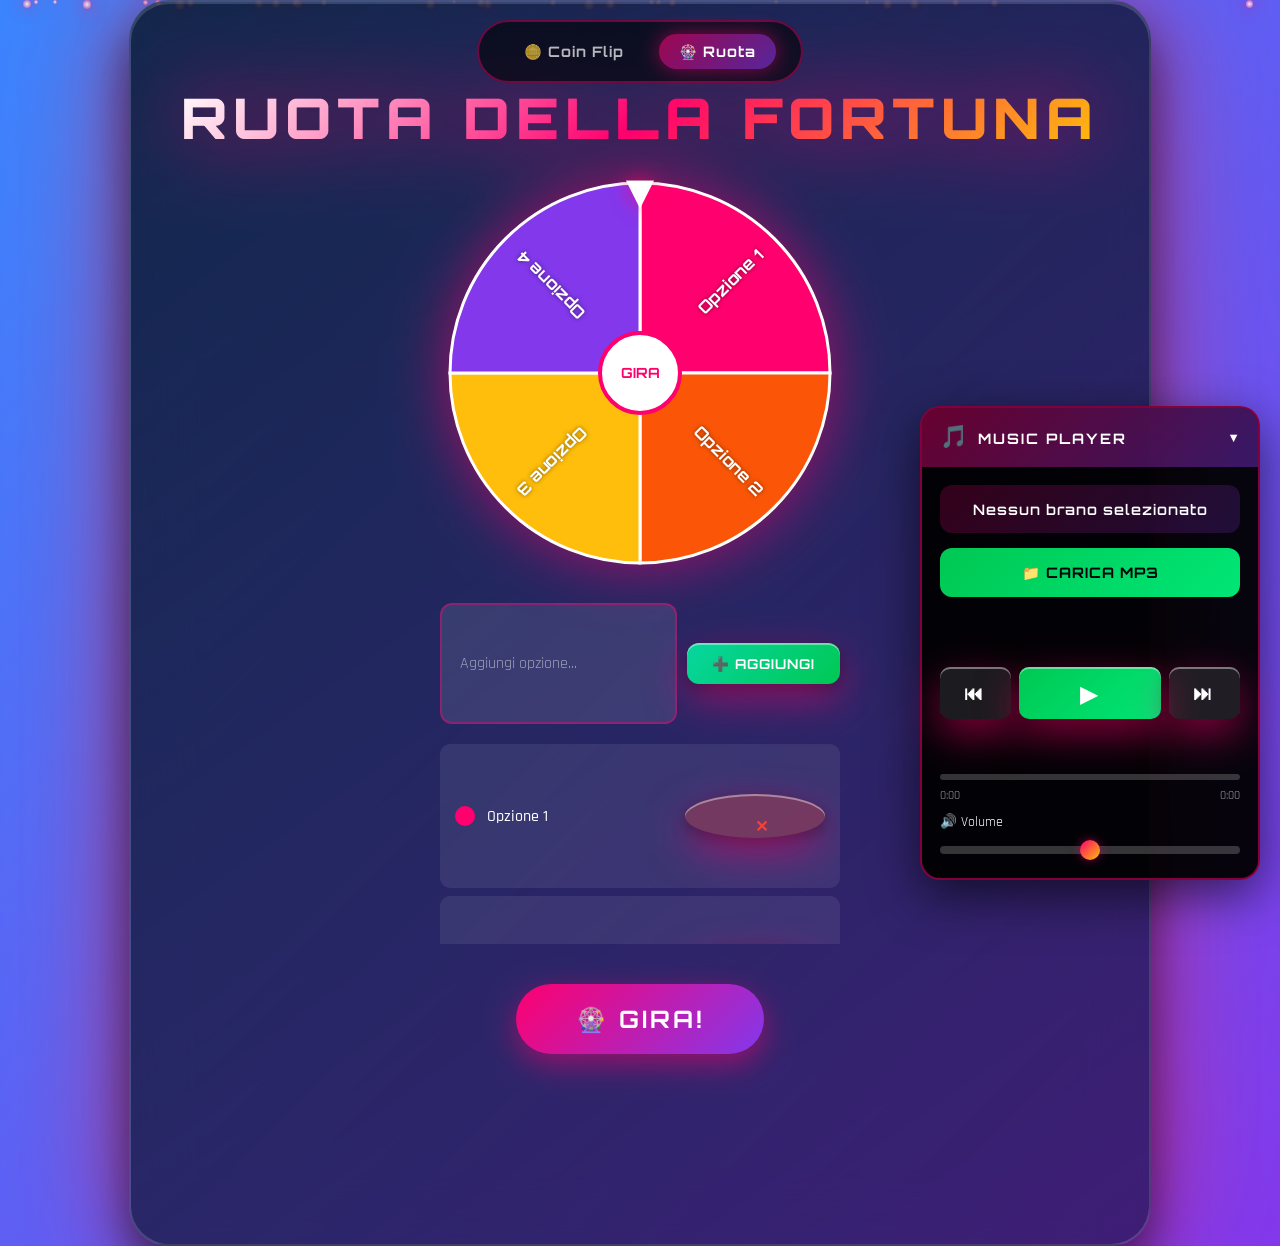
==== wheel.html @ a43ab18e "Aggiunta pagina Ruota della Fortuna: ruota interattiva con opzioni personalizzabili, animazione flui" ====
<!DOCTYPE html>
<html lang="it">
<head>
    <meta charset="UTF-8">
    <meta name="viewport" content="width=device-width, initial-scale=1.0">
    <title>Ruota della Fortuna</title>
    <link rel="stylesheet" href="style.css">
</head>
<body>
    <div class="particles" id="particles"></div>
    
    <nav class="nav-bar">
        <a href="index.html" class="nav-link">🪙 Coin Flip</a>
        <a href="wheel.html" class="nav-link active">🎡 Ruota</a>
    </nav>
    
    <div class="container wheel-container">
        <h1>RUOTA DELLA FORTUNA</h1>
        
        <div class="wheel-wrapper">
            <div class="pointer">▼</div>
            <canvas id="wheelCanvas" width="400" height="400"></canvas>
        </div>
        
        <div class="wheel-controls">
            <div class="input-section">
                <input type="text" id="optionInput" placeholder="Aggiungi opzione..." maxlength="30">
                <button onclick="addOption()" class="add-btn">➕ AGGIUNGI</button>
            </div>
            
            <div class="options-list" id="optionsList"></div>
            
            <button onclick="spinWheel()" id="spinBtn" class="spin-btn">🎡 GIRA!</button>
            
            <div class="result-display" id="resultDisplay"></div>
        </div>
    </div>
    
    <div class="music-player">
        <div class="music-header" onclick="togglePlayer()">
            <span>🎵</span>
            <span class="music-title">MUSIC PLAYER</span>
            <span id="toggleIcon">▼</span>
        </div>
        <div class="music-body" id="musicBody">
            <div class="now-playing">
                <div class="track-name" id="trackName">Nessun brano selezionato</div>
            </div>
            
            <label class="upload-btn">
                📁 CARICA MP3
                <input type="file" id="audioFile" accept="audio/*" multiple onchange="handleFiles(event)" hidden>
            </label>
            
            <div class="playlist" id="playlist"></div>
            
            <div class="audio-controls-main">
                <button onclick="previousTrack()" class="control-btn nav">⏮</button>
                <button onclick="togglePlay()" id="playBtn" class="control-btn play">▶</button>
                <button onclick="nextTrack()" class="control-btn nav">⏭</button>
            </div>
            
            <div class="progress-container">
                <div class="progress-bar" id="progressBar"></div>
            </div>
            <div class="time-info">
                <span id="currentTime">0:00</span>
                <span id="duration">0:00</span>
            </div>
            
            <div class="volume-box">
                <label>🔊 Volume</label>
                <input type="range" id="volumeSlider" min="0" max="100" value="50" onchange="changeVolume()">
            </div>
        </div>
    </div>

    <script src="script.js"></script>
    <script src="wheel.js"></script>
</body>
</html>
---- style.css ----
@import url('https://fonts.googleapis.com/css2?family=Orbitron:wght@400;700;900&family=Rajdhani:wght@300;500;700&display=swap');

* {
    margin: 0;
    padding: 0;
    box-sizing: border-box;
}

body {
    min-height: 100vh;
    display: flex;
    flex-direction: column;
    align-items: center;
    justify-content: center;
    font-family: 'Rajdhani', sans-serif;
    background: linear-gradient(-45deg, #ff006e, #fb5607, #ffbe0b, #8338ec, #3a86ff);
    background-size: 400% 400%;
    animation: gradientShift 15s ease infinite;
    overflow: hidden;
}

@keyframes gradientShift {
    0% { background-position: 0% 50%; }
    50% { background-position: 100% 50%; }
    100% { background-position: 0% 50%; }
}

.container {
    position: relative;
    background: linear-gradient(145deg, rgba(0, 0, 0, 0.7) 0%, rgba(0, 0, 0, 0.5) 100%);
    backdrop-filter: blur(30px);
    border-radius: 40px;
    padding: 70px 100px;
    box-shadow: 
        0 25px 50px rgba(0, 0, 0, 0.6),
        0 0 100px rgba(255, 0, 110, 0.4),
        0 0 150px rgba(251, 86, 7, 0.3),
        inset 0 2px 0 rgba(255, 255, 255, 0.15);
    border: 2px solid rgba(255, 255, 255, 0.15);
    text-align: center;
    animation: containerFloat 6s ease-in-out infinite;
}

@keyframes containerFloat {
    0%, 100% { transform: translateY(0); }
    50% { transform: translateY(-10px); }
}

h1 {
    font-family: 'Orbitron', sans-serif;
    font-size: 3.5rem;
    font-weight: 900;
    background: linear-gradient(135deg, #fff 0%, #ff006e 50%, #ffbe0b 100%);
    -webkit-background-clip: text;
    -webkit-text-fill-color: transparent;
    background-clip: text;
    margin-bottom: 20px;
    letter-spacing: 6px;
    filter: drop-shadow(0 0 40px rgba(255, 0, 110, 0.9));
    animation: titlePulse 3s ease-in-out infinite;
}

@keyframes titlePulse {
    0%, 100% { filter: drop-shadow(0 0 40px rgba(255, 0, 110, 0.9)); }
    50% { filter: drop-shadow(0 0 60px rgba(255, 190, 11, 1)); }
}

.coin-container {
    position: relative;
    width: 240px;
    height: 240px;
    margin: 40px auto;
    display: flex;
    align-items: center;
    justify-content: center;
    perspective: 1200px;
}

.coin-ring {
    position: absolute;
    width: 300px;
    height: 300px;
    border-radius: 50%;
    border: 4px solid transparent;
    background: linear-gradient(145deg, rgba(255, 0, 110, 0.4), rgba(255, 190, 11, 0.4)) padding-box,
                linear-gradient(145deg, #ff006e, #ffbe0b, #3a86ff) border-box;
    animation: ringRotate 3s linear infinite;
    box-shadow: 0 0 30px rgba(255, 0, 110, 0.6);
}

@keyframes ringRotate {
    0% { transform: rotate(0deg); }
    100% { transform: rotate(360deg); }
}

.coin-ring::before {
    content: '';
    position: absolute;
    top: -15px;
    left: -15px;
    right: -15px;
    bottom: -15px;
    border-radius: 50%;
    border: 2px solid rgba(255, 190, 11, 0.3);
    animation: ringRotate 6s linear infinite reverse;
}

.coin {
    width: 200px;
    height: 200px;
    position: relative;
    transform-style: preserve-3d;
    transition: transform 0.1s;
}

.coin.flipping {
    animation: coinFlip 0.15s linear infinite;
}

@keyframes coinFlip {
    0% { transform: rotateY(0deg) rotateX(0deg); }
    25% { transform: rotateY(90deg) rotateX(10deg); }
    50% { transform: rotateY(180deg) rotateX(0deg); }
    75% { transform: rotateY(270deg) rotateX(-10deg); }
    100% { transform: rotateY(360deg) rotateX(0deg); }
}

.coin.landing-head {
    animation: landHead 1s cubic-bezier(0.68, -0.55, 0.265, 1.55) forwards;
}

.coin.landing-tail {
    animation: landTail 1s cubic-bezier(0.68, -0.55, 0.265, 1.55) forwards;
}

@keyframes landHead {
    0% { transform: rotateY(1800deg) rotateX(20deg) scale(0.5); }
    50% { transform: rotateY(0deg) rotateX(-10deg) scale(1.1); }
    70% { transform: rotateY(0deg) rotateX(5deg) scale(1); }
    100% { transform: rotateY(0deg) rotateX(0deg) scale(1); }
}

@keyframes landTail {
    0% { transform: rotateY(1800deg) rotateX(20deg) scale(0.5); }
    50% { transform: rotateY(180deg) rotateX(-10deg) scale(1.1); }
    70% { transform: rotateY(180deg) rotateX(5deg) scale(1); }
    100% { transform: rotateY(180deg) rotateX(0deg) scale(1); }
}

.coin-face {
    position: absolute;
    width: 100%;
    height: 100%;
    border-radius: 50%;
    backface-visibility: hidden;
    display: flex;
    align-items: center;
    justify-content: center;
    box-shadow: 
        0 0 30px rgba(255, 215, 0, 0.8),
        inset 0 0 60px rgba(0, 0, 0, 0.3);
}

.coin-head {
    background: linear-gradient(145deg, #ffd700 0%, #ffaa00 50%, #ff8c00 100%);
    border: 6px solid #daa520;
}

.coin-tail {
    background: linear-gradient(145deg, #c0c0c0 0%, #a8a8a8 50%, #909090 100%);
    border: 6px solid #808080;
    transform: rotateY(180deg);
}

.coin-inner {
    display: flex;
    flex-direction: column;
    align-items: center;
    justify-content: center;
}

.coin-symbol {
    font-size: 4.5rem;
    margin-bottom: 5px;
    filter: drop-shadow(0 4px 8px rgba(0, 0, 0, 0.4));
}

.coin-label {
    font-family: 'Orbitron', sans-serif;
    font-size: 0.9rem;
    font-weight: 700;
    color: rgba(0, 0, 0, 0.7);
    letter-spacing: 3px;
    text-transform: uppercase;
}

.coin-head .coin-label {
    color: rgba(139, 69, 19, 0.8);
}

.coin-tail .coin-label {
    color: rgba(50, 50, 50, 0.8);
}

button {
    position: relative;
    background: linear-gradient(135deg, #ff006e 0%, #fb5607 50%, #ffbe0b 100%);
    color: white;
    border: none;
    padding: 22px 70px;
    font-size: 1.5rem;
    font-weight: 700;
    font-family: 'Orbitron', sans-serif;
    border-radius: 60px;
    cursor: pointer;
    margin: 40px 0;
    box-shadow: 
        0 15px 40px rgba(255, 0, 110, 0.5),
        0 5px 15px rgba(0, 0, 0, 0.4),
        inset 0 2px 0 rgba(255, 255, 255, 0.4);
    transition: all 0.4s cubic-bezier(0.68, -0.55, 0.265, 1.55);
    letter-spacing: 4px;
    text-transform: uppercase;
    overflow: hidden;
}

button::before {
    content: '';
    position: absolute;
    top: 0;
    left: -100%;
    width: 100%;
    height: 100%;
    background: linear-gradient(90deg, transparent, rgba(255, 255, 255, 0.4), transparent);
    transition: left 0.5s;
}

button:hover::before {
    left: 100%;
}

button:hover {
    transform: translateY(-8px) scale(1.05);
    box-shadow: 
        0 25px 60px rgba(255, 0, 110, 0.7),
        0 10px 30px rgba(0, 0, 0, 0.5),
        inset 0 2px 0 rgba(255, 255, 255, 0.5);
}

button:active {
    transform: translateY(-4px) scale(1.02);
}

button:disabled {
    opacity: 0.7;
    cursor: not-allowed;
    transform: none;
}

#ris {
    font-family: 'Orbitron', sans-serif;
    font-size: 2.2rem;
    font-weight: 700;
    background: linear-gradient(135deg, #fff 0%, #3a86ff 50%, #8338ec 100%);
    -webkit-background-clip: text;
    -webkit-text-fill-color: transparent;
    background-clip: text;
    margin-top: 30px;
    min-height: 50px;
    animation: resultGlow 2s ease-in-out infinite;
}

@keyframes resultGlow {
    0%, 100% { filter: drop-shadow(0 0 15px rgba(58, 134, 255, 0.6)); }
    50% { filter: drop-shadow(0 0 30px rgba(131, 56, 236, 0.9)); }
}

.particles {
    position: fixed;
    top: 0;
    left: 0;
    width: 100%;
    height: 100%;
    pointer-events: none;
    z-index: -1;
}

.particle {
    position: absolute;
    background: radial-gradient(circle, rgba(255, 255, 255, 0.9) 0%, rgba(255, 0, 110, 0.5) 100%);
    border-radius: 50%;
    animation: float 20s infinite ease-in-out;
    box-shadow: 0 0 15px rgba(255, 0, 110, 0.7);
}

@keyframes float {
    0%, 100% {
        transform: translateY(100vh) rotate(0deg) scale(0);
        opacity: 0;
    }
    10% {
        opacity: 1;
        transform: translateY(80vh) rotate(180deg) scale(1);
    }
    90% {
        opacity: 1;
        transform: translateY(-80vh) rotate(540deg) scale(1);
    }
    100% {
        transform: translateY(-100vh) rotate(720deg) scale(0);
        opacity: 0;
    }
}

.stats {
    margin-top: 40px;
    padding: 20px 40px;
    background: linear-gradient(135deg, rgba(255, 0, 110, 0.15) 0%, rgba(255, 190, 11, 0.15) 100%);
    border-radius: 20px;
    border: 1px solid rgba(255, 255, 255, 0.2);
    backdrop-filter: blur(10px);
}

.stats span {
    font-family: 'Rajdhani', sans-serif;
    font-size: 1.1rem;
    font-weight: 500;
    color: rgba(255, 255, 255, 0.95);
    letter-spacing: 1px;
}

.confetti {
    position: fixed;
    pointer-events: none;
    z-index: 1000;
}

@keyframes confettiFall {
    0% {
        transform: translateY(-100vh) rotate(0deg);
        opacity: 1;
    }
    100% {
        transform: translateY(100vh) rotate(720deg);
        opacity: 0;
    }
}

.music-player {
    position: fixed;
    bottom: 20px;
    right: 20px;
    width: 340px;
    background: rgba(0, 0, 0, 0.95);
    border-radius: 20px;
    border: 2px solid rgba(255, 0, 110, 0.5);
    box-shadow: 0 15px 50px rgba(0, 0, 0, 0.6);
    z-index: 100;
}

.music-header {
    padding: 15px 18px;
    background: linear-gradient(135deg, rgba(255, 0, 110, 0.4) 0%, rgba(131, 56, 236, 0.4) 100%);
    cursor: pointer;
    display: flex;
    align-items: center;
    gap: 10px;
    border-radius: 18px 18px 0 0;
    font-size: 1.4rem;
    transition: all 0.3s;
}

.music-header:hover {
    background: linear-gradient(135deg, rgba(255, 0, 110, 0.5) 0%, rgba(131, 56, 236, 0.5) 100%);
}

.music-title {
    font-family: 'Orbitron', sans-serif;
    font-size: 0.9rem;
    font-weight: 700;
    color: #fff;
    letter-spacing: 2px;
    flex: 1;
}

#toggleIcon {
    color: #fff;
    font-size: 0.8rem;
    transition: transform 0.3s;
}

.music-body {
    padding: 18px;
}

.music-body.hidden {
    display: none;
}

.now-playing {
    background: linear-gradient(135deg, rgba(255, 0, 110, 0.2) 0%, rgba(131, 56, 236, 0.2) 100%);
    padding: 15px;
    border-radius: 12px;
    margin-bottom: 15px;
    text-align: center;
}

.track-name {
    font-family: 'Orbitron', sans-serif;
    font-size: 0.9rem;
    color: #fff;
    font-weight: 600;
    letter-spacing: 1px;
}

.upload-btn {
    display: block;
    width: 100%;
    padding: 15px;
    background: linear-gradient(135deg, #00c853, #00e676);
    color: #000;
    text-align: center;
    border-radius: 12px;
    cursor: pointer;
    font-family: 'Orbitron', sans-serif;
    font-size: 0.9rem;
    font-weight: 700;
    letter-spacing: 1px;
    margin-bottom: 15px;
    transition: all 0.3s;
}

.upload-btn:hover {
    transform: scale(1.02);
    box-shadow: 0 5px 20px rgba(0, 200, 83, 0.4);
}

.playlist {
    max-height: 150px;
    overflow-y: auto;
    margin-bottom: 15px;
}

.playlist-item {
    display: flex;
    align-items: center;
    padding: 10px 12px;
    margin-bottom: 5px;
    background: rgba(255, 255, 255, 0.05);
    border-radius: 8px;
    cursor: pointer;
    transition: all 0.3s;
}

.playlist-item:hover {
    background: rgba(255, 0, 110, 0.2);
}

.playlist-item.active {
    background: linear-gradient(135deg, rgba(255, 0, 110, 0.4) 0%, rgba(131, 56, 236, 0.4) 100%);
    border-left: 3px solid #ff006e;
}

.track-number {
    color: rgba(255, 255, 255, 0.5);
    font-size: 0.8rem;
    margin-right: 10px;
    font-family: 'Rajdhani', sans-serif;
}

.track-title {
    color: #fff;
    font-size: 0.85rem;
    font-family: 'Rajdhani', sans-serif;
    font-weight: 600;
}

.audio-controls-main {
    display: grid;
    grid-template-columns: 1fr 2fr 1fr;
    gap: 8px;
    margin-bottom: 15px;
}

.control-btn {
    padding: 12px;
    font-size: 1.2rem;
    border: none;
    border-radius: 10px;
    cursor: pointer;
    transition: all 0.3s;
    display: flex;
    align-items: center;
    justify-content: center;
}

.control-btn.play {
    background: linear-gradient(135deg, #00c853, #00e676);
    font-size: 1.4rem;
}

.control-btn.nav {
    background: rgba(255, 255, 255, 0.1);
    color: #fff;
}

.control-btn:hover {
    transform: scale(1.05);
}

.progress-container {
    width: 100%;
    height: 6px;
    background: rgba(255, 255, 255, 0.2);
    border-radius: 3px;
    cursor: pointer;
    margin-bottom: 8px;
}

.progress-bar {
    height: 100%;
    background: linear-gradient(90deg, #ff006e, #ffbe0b);
    border-radius: 3px;
    width: 0%;
    transition: width 0.1s linear;
}

.time-info {
    display: flex;
    justify-content: space-between;
    color: rgba(255, 255, 255, 0.6);
    font-size: 0.75rem;
    margin-bottom: 10px;
    font-family: 'Rajdhani', sans-serif;
}

.volume-box {
    margin-top: 10px;
}

.volume-box label {
    display: block;
    color: #fff;
    font-size: 0.85rem;
    margin-bottom: 8px;
    font-family: 'Rajdhani', sans-serif;
}

.volume-box input[type="range"] {
    width: 100%;
    height: 8px;
    border-radius: 4px;
    outline: none;
    -webkit-appearance: none;
    background: rgba(255, 255, 255, 0.2);
}

.volume-box input[type="range"]::-webkit-slider-thumb {
    -webkit-appearance: none;
    width: 20px;
    height: 20px;
    border-radius: 50%;
    background: linear-gradient(135deg, #ff006e, #ffbe0b);
    cursor: pointer;
    box-shadow: 0 0 10px rgba(255, 0, 110, 0.5);
}

@media (max-width: 768px) {
    .container {
        padding: 40px 30px;
        margin: 20px;
    }
    
    h1 {
        font-size: 2rem;
    }
    
    button {
        padding: 18px 50px;
        font-size: 1.2rem;
    }
    
    #ris {
        font-size: 1.5rem;
    }
    
    .coin-container {
        width: 180px;
        height: 180px;
    }
    
    .coin {
        width: 150px;
        height: 150px;
    }
    
    .coin-ring {
        width: 220px;
        height: 220px;
    }
    
    .coin-symbol {
        font-size: 3.5rem;
    }
    
    .coin-label {
        font-size: 0.7rem;
    }
    
    .music-player {
        width: calc(100% - 40px);
        left: 20px;
        right: 20px;
    }
}

.nav-bar {
    position: fixed;
    top: 20px;
    left: 50%;
    transform: translateX(-50%);
    display: flex;
    gap: 15px;
    z-index: 200;
    background: rgba(0, 0, 0, 0.6);
    padding: 12px 25px;
    border-radius: 50px;
    border: 2px solid rgba(255, 0, 110, 0.4);
    backdrop-filter: blur(10px);
}

.nav-link {
    font-family: 'Orbitron', sans-serif;
    font-size: 0.9rem;
    font-weight: 700;
    color: rgba(255, 255, 255, 0.7);
    text-decoration: none;
    padding: 8px 20px;
    border-radius: 25px;
    transition: all 0.3s;
    letter-spacing: 1px;
}

.nav-link:hover {
    color: #fff;
    background: rgba(255, 0, 110, 0.3);
}

.nav-link.active {
    color: #fff;
    background: linear-gradient(135deg, rgba(255, 0, 110, 0.6) 0%, rgba(131, 56, 236, 0.6) 100%);
    box-shadow: 0 0 20px rgba(255, 0, 110, 0.5);
}

.wheel-container {
    padding: 80px 50px 50px;
}

.wheel-wrapper {
    position: relative;
    display: flex;
    justify-content: center;
    margin-bottom: 30px;
}

#wheelCanvas {
    filter: drop-shadow(0 0 30px rgba(255, 0, 110, 0.6));
}

.pointer {
    position: absolute;
    top: -10px;
    left: 50%;
    transform: translateX(-50%);
    font-size: 3rem;
    color: #fff;
    text-shadow: 0 0 20px rgba(255, 0, 110, 0.8);
    z-index: 10;
}

.wheel-controls {
    text-align: center;
}

.input-section {
    display: flex;
    gap: 10px;
    margin-bottom: 15px;
    max-width: 400px;
    margin-left: auto;
    margin-right: auto;
}

.input-section input {
    flex: 1;
    padding: 12px 18px;
    border: 2px solid rgba(255, 0, 110, 0.4);
    border-radius: 12px;
    background: rgba(255, 255, 255, 0.1);
    color: #fff;
    font-size: 1rem;
    font-family: 'Rajdhani', sans-serif;
    outline: none;
    transition: all 0.3s;
}

.input-section input::placeholder {
    color: rgba(255, 255, 255, 0.5);
}

.input-section input:focus {
    border-color: #ff006e;
    background: rgba(255, 255, 255, 0.15);
}

.add-btn {
    padding: 12px 25px;
    background: linear-gradient(135deg, #06d6a0, #00c853);
    color: #fff;
    border: none;
    border-radius: 12px;
    font-family: 'Orbitron', sans-serif;
    font-size: 0.85rem;
    font-weight: 700;
    cursor: pointer;
    transition: all 0.3s;
    letter-spacing: 1px;
}

.add-btn:hover {
    transform: scale(1.05);
    box-shadow: 0 5px 20px rgba(6, 214, 160, 0.5);
}

.options-list {
    max-width: 400px;
    margin: 20px auto;
    max-height: 200px;
    overflow-y: auto;
}

.option-item {
    display: flex;
    align-items: center;
    gap: 12px;
    padding: 10px 15px;
    background: rgba(255, 255, 255, 0.08);
    border-radius: 10px;
    margin-bottom: 8px;
}

.option-color {
    width: 20px;
    height: 20px;
    border-radius: 50%;
}

.option-text {
    flex: 1;
    color: #fff;
    font-family: 'Rajdhani', sans-serif;
    font-size: 1rem;
    font-weight: 500;
    text-align: left;
}

.remove-btn {
    width: 28px;
    height: 28px;
    border-radius: 50%;
    border: none;
    background: rgba(244, 67, 54, 0.3);
    color: #f44336;
    font-size: 1rem;
    cursor: pointer;
    transition: all 0.3s;
}

.remove-btn:hover {
    background: #f44336;
    color: #fff;
}

.spin-btn {
    padding: 20px 60px;
    background: linear-gradient(135deg, #ff006e 0%, #8338ec 100%);
    color: #fff;
    border: none;
    border-radius: 50px;
    font-family: 'Orbitron', sans-serif;
    font-size: 1.5rem;
    font-weight: 700;
    cursor: pointer;
    transition: all 0.3s;
    letter-spacing: 3px;
    box-shadow: 0 10px 30px rgba(255, 0, 110, 0.5);
    margin: 20px 0;
}

.spin-btn:hover:not(:disabled) {
    transform: translateY(-5px);
    box-shadow: 0 15px 40px rgba(255, 0, 110, 0.7);
}

.spin-btn:disabled {
    opacity: 0.6;
    cursor: not-allowed;
}

.result-display {
    min-height: 100px;
    margin-top: 20px;
}

.result-label {
    font-family: 'Rajdhani', sans-serif;
    font-size: 1.2rem;
    color: rgba(255, 255, 255, 0.7);
    margin-bottom: 10px;
}

.result-value {
    font-family: 'Orbitron', sans-serif;
    font-size: 2rem;
    font-weight: 700;
    background: linear-gradient(135deg, #ffd700 0%, #ffbe0b 50%, #ff006e 100%);
    -webkit-background-clip: text;
    -webkit-text-fill-color: transparent;
    background-clip: text;
    animation: resultPulse 1s ease-in-out infinite;
}

@keyframes resultPulse {
    0%, 100% { filter: drop-shadow(0 0 20px rgba(255, 215, 0, 0.8)); }
    50% { filter: drop-shadow(0 0 40px rgba(255, 0, 110, 1)); }
}
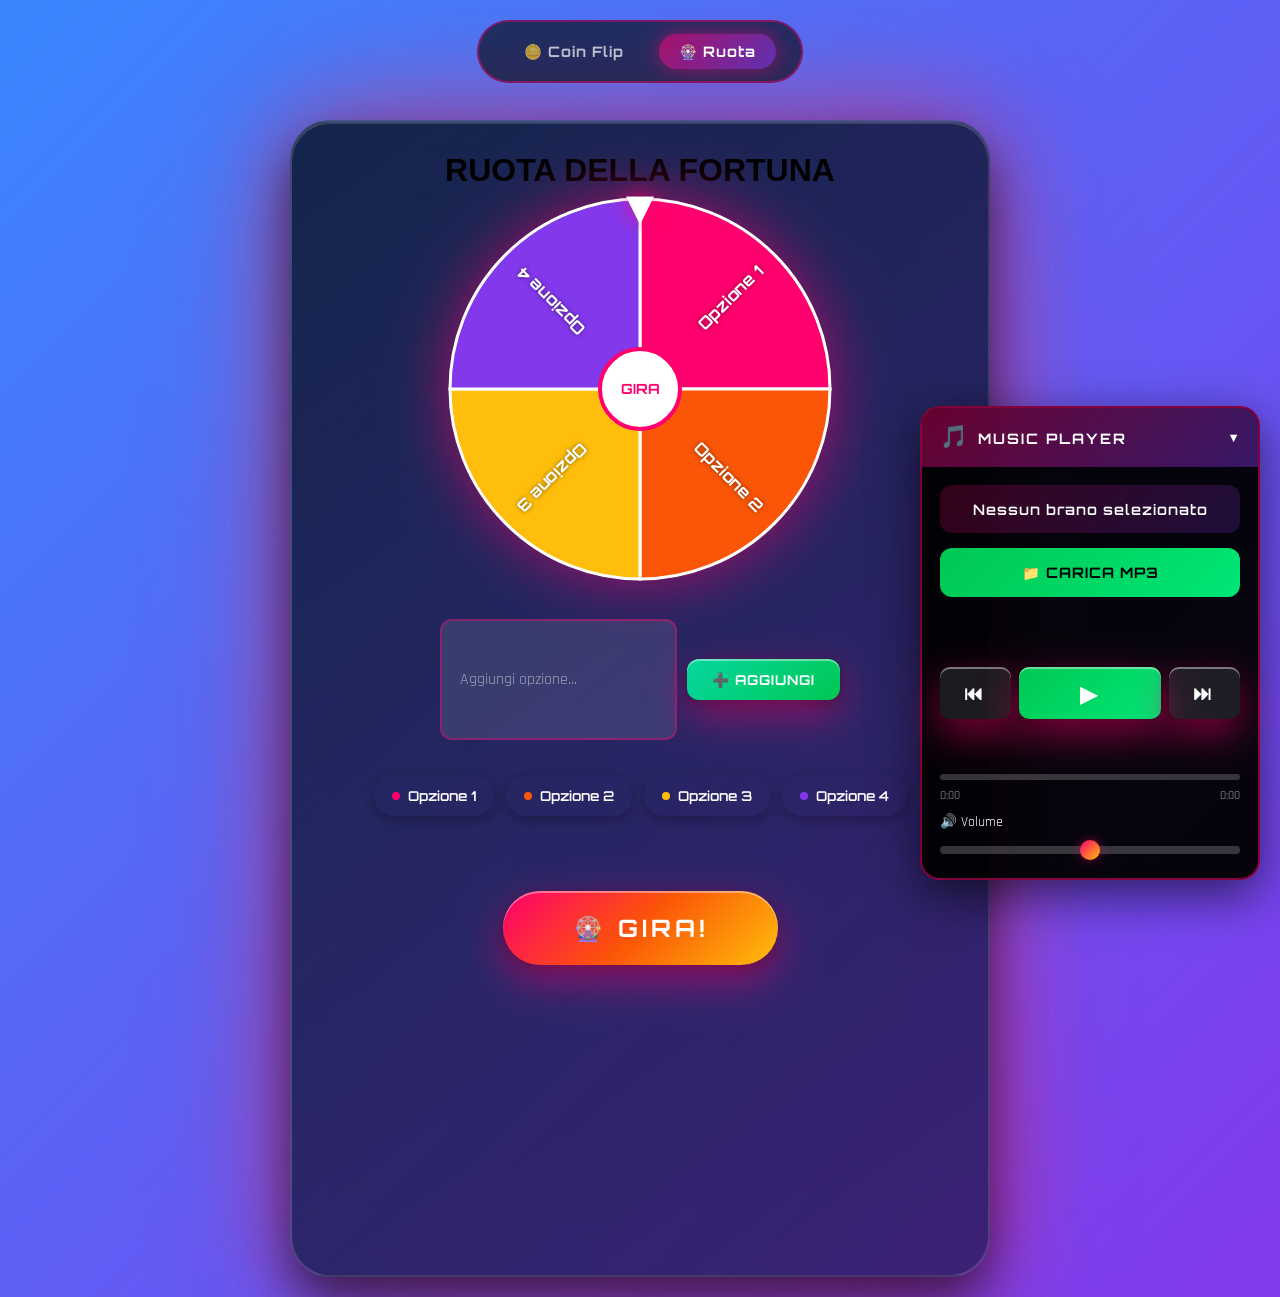
==== commit 9c6a225c: "Rimosse particles, ridisegnate opzioni ruota come tag colorati con X per rimuovere apposta solo al p" ====
--- a/wheel.html
+++ b/wheel.html
@@ -7,8 +7,6 @@
     <link rel="stylesheet" href="style.css">
 </head>
 <body>
-    <div class="particles" id="particles"></div>
-    
     <nav class="nav-bar">
         <a href="index.html" class="nav-link">🪙 Coin Flip</a>
         <a href="wheel.html" class="nav-link active">🎡 Ruota</a>
--- a/style.css
+++ b/style.css
@@ -16,7 +16,9 @@
     background: linear-gradient(-45deg, #ff006e, #fb5607, #ffbe0b, #8338ec, #3a86ff);
     background-size: 400% 400%;
     animation: gradientShift 15s ease infinite;
-    overflow: hidden;
+    overflow-x: hidden;
+    overflow-y: auto;
+    padding-top: 100px;
 }
 
 @keyframes gradientShift {
@@ -38,12 +40,9 @@
         inset 0 2px 0 rgba(255, 255, 255, 0.15);
     border: 2px solid rgba(255, 255, 255, 0.15);
     text-align: center;
-    animation: containerFloat 6s ease-in-out infinite;
-}
-
-@keyframes containerFloat {
-    0%, 100% { transform: translateY(0); }
-    50% { transform: translateY(-10px); }
+    margin: 20px;
+    max-width: 600px;
+}
 }
 
 h1 {
@@ -275,43 +274,6 @@
     50% { filter: drop-shadow(0 0 30px rgba(131, 56, 236, 0.9)); }
 }
 
-.particles {
-    position: fixed;
-    top: 0;
-    left: 0;
-    width: 100%;
-    height: 100%;
-    pointer-events: none;
-    z-index: -1;
-}
-
-.particle {
-    position: absolute;
-    background: radial-gradient(circle, rgba(255, 255, 255, 0.9) 0%, rgba(255, 0, 110, 0.5) 100%);
-    border-radius: 50%;
-    animation: float 20s infinite ease-in-out;
-    box-shadow: 0 0 15px rgba(255, 0, 110, 0.7);
-}
-
-@keyframes float {
-    0%, 100% {
-        transform: translateY(100vh) rotate(0deg) scale(0);
-        opacity: 0;
-    }
-    10% {
-        opacity: 1;
-        transform: translateY(80vh) rotate(180deg) scale(1);
-    }
-    90% {
-        opacity: 1;
-        transform: translateY(-80vh) rotate(540deg) scale(1);
-    }
-    100% {
-        transform: translateY(-100vh) rotate(720deg) scale(0);
-        opacity: 0;
-    }
-}
-
 .stats {
     margin-top: 40px;
     padding: 20px 40px;
@@ -653,7 +615,11 @@
 }
 
 .wheel-container {
-    padding: 80px 50px 50px;
+    padding: 30px 30px 150px;
+    margin-bottom: 20px;
+    max-width: 700px;
+    width: 95%;
+    animation: none;
 }
 
 .wheel-wrapper {
@@ -661,10 +627,13 @@
     display: flex;
     justify-content: center;
     margin-bottom: 30px;
+    width: 100%;
 }
 
 #wheelCanvas {
     filter: drop-shadow(0 0 30px rgba(255, 0, 110, 0.6));
+    max-width: 100%;
+    height: auto;
 }
 
 .pointer {
@@ -733,51 +702,76 @@
 }
 
 .options-list {
-    max-width: 400px;
-    margin: 20px auto;
-    max-height: 200px;
-    overflow-y: auto;
+    display: flex;
+    flex-wrap: wrap;
+    gap: 12px;
+    justify-content: center;
+    margin: 25px auto;
+    max-width: 100%;
+    padding: 10px;
 }
 
 .option-item {
-    display: flex;
+    display: inline-flex;
     align-items: center;
-    gap: 12px;
-    padding: 10px 15px;
-    background: rgba(255, 255, 255, 0.08);
-    border-radius: 10px;
-    margin-bottom: 8px;
+    gap: 8px;
+    padding: 12px 18px;
+    border-radius: 25px;
+    font-family: 'Orbitron', sans-serif;
+    font-size: 0.85rem;
+    font-weight: 600;
+    color: #fff;
+    cursor: pointer;
+    transition: all 0.3s;
+    box-shadow: 0 4px 15px rgba(0, 0, 0, 0.3);
+    position: relative;
+}
+
+.option-item:hover {
+    transform: translateY(-3px) scale(1.05);
+    box-shadow: 0 8px 25px rgba(0, 0, 0, 0.4);
 }
 
 .option-color {
-    width: 20px;
-    height: 20px;
+    width: 8px;
+    height: 8px;
     border-radius: 50%;
+    background: #fff;
 }
 
 .option-text {
-    flex: 1;
-    color: #fff;
-    font-family: 'Rajdhani', sans-serif;
-    font-size: 1rem;
-    font-weight: 500;
-    text-align: left;
+    color: #fff;
+    font-weight: 600;
 }
 
 .remove-btn {
-    width: 28px;
-    height: 28px;
+    position: absolute;
+    top: -8px;
+    right: -8px;
+    width: 22px;
+    height: 22px;
     border-radius: 50%;
-    border: none;
-    background: rgba(244, 67, 54, 0.3);
-    color: #f44336;
-    font-size: 1rem;
-    cursor: pointer;
-    transition: all 0.3s;
+    border: 2px solid #fff;
+    background: linear-gradient(135deg, #f44336, #ff5722);
+    color: #fff;
+    font-size: 0.7rem;
+    font-weight: 700;
+    cursor: pointer;
+    transition: all 0.3s;
+    display: flex;
+    align-items: center;
+    justify-content: center;
+    opacity: 0;
+}
+
+.option-item:hover .remove-btn {
+    opacity: 1;
 }
 
 .remove-btn:hover {
-    background: #f44336;
+    transform: scale(1.2);
+    box-shadow: 0 0 15px rgba(244, 67, 54, 0.6);
+}
     color: #fff;
 }
 
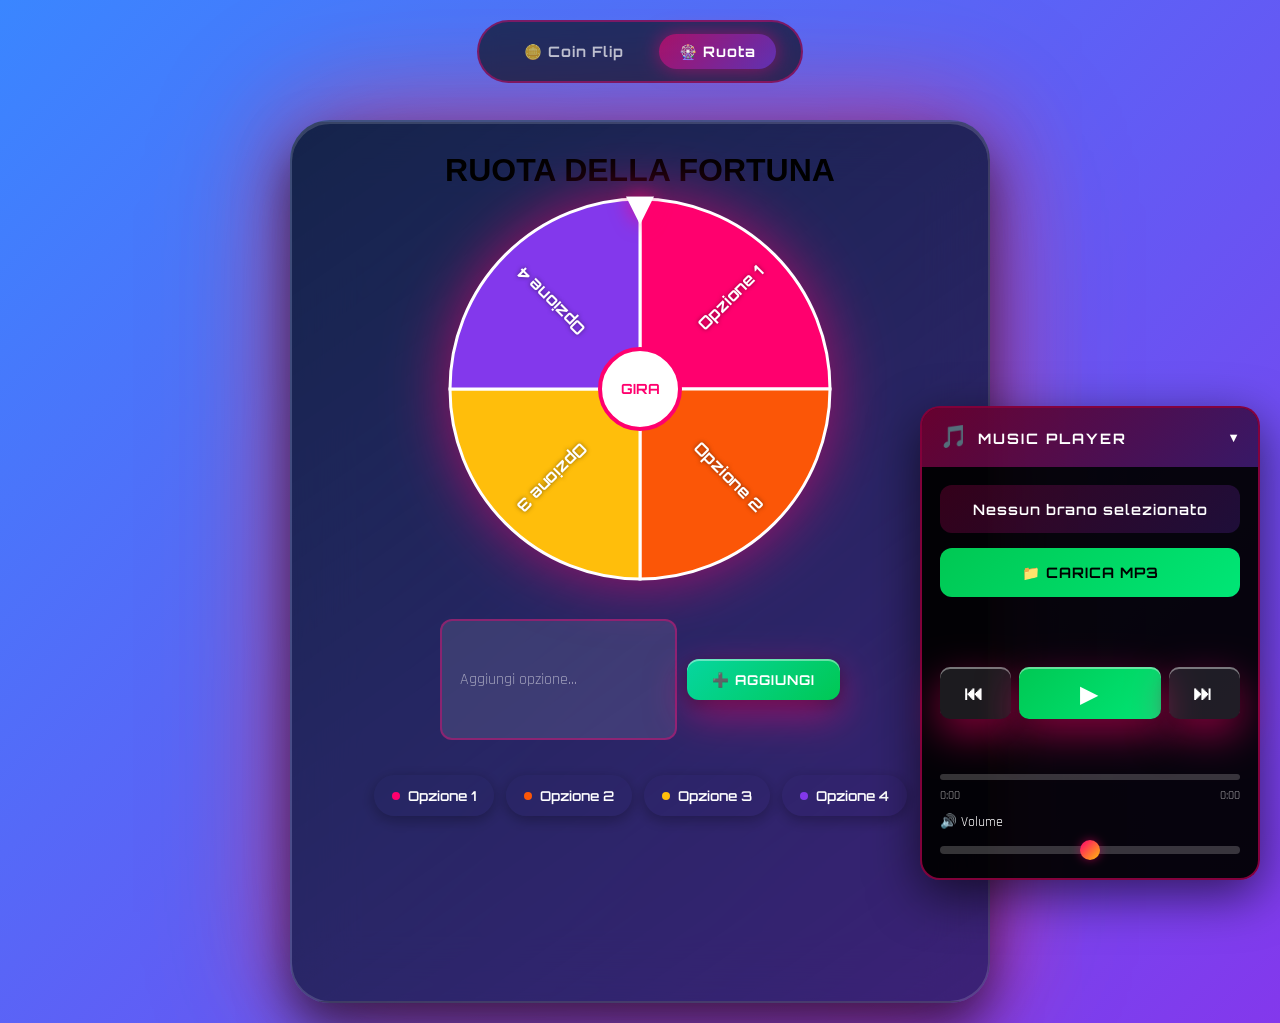
==== commit 650a2ba6: "Ruota: tasto rimuovi opzione come pallino rosso con X, click al centro per girare, rimosso bottone G" ====
--- a/wheel.html
+++ b/wheel.html
@@ -27,8 +27,6 @@
             </div>
             
             <div class="options-list" id="optionsList"></div>
-            
-            <button onclick="spinWheel()" id="spinBtn" class="spin-btn">🎡 GIRA!</button>
             
             <div class="result-display" id="resultDisplay"></div>
         </div>
--- a/style.css
+++ b/style.css
@@ -746,15 +746,15 @@
 
 .remove-btn {
     position: absolute;
-    top: -8px;
-    right: -8px;
-    width: 22px;
-    height: 22px;
+    top: -6px;
+    right: -6px;
+    width: 18px;
+    height: 18px;
     border-radius: 50%;
-    border: 2px solid #fff;
-    background: linear-gradient(135deg, #f44336, #ff5722);
-    color: #fff;
-    font-size: 0.7rem;
+    border: none;
+    background: #f44336;
+    color: #fff;
+    font-size: 0.6rem;
     font-weight: 700;
     cursor: pointer;
     transition: all 0.3s;
@@ -762,6 +762,7 @@
     align-items: center;
     justify-content: center;
     opacity: 0;
+    box-shadow: 0 2px 8px rgba(244, 67, 54, 0.4);
 }
 
 .option-item:hover .remove-btn {
@@ -770,35 +771,9 @@
 
 .remove-btn:hover {
     transform: scale(1.2);
-    box-shadow: 0 0 15px rgba(244, 67, 54, 0.6);
-}
-    color: #fff;
-}
-
-.spin-btn {
-    padding: 20px 60px;
-    background: linear-gradient(135deg, #ff006e 0%, #8338ec 100%);
-    color: #fff;
-    border: none;
-    border-radius: 50px;
-    font-family: 'Orbitron', sans-serif;
-    font-size: 1.5rem;
-    font-weight: 700;
-    cursor: pointer;
-    transition: all 0.3s;
-    letter-spacing: 3px;
-    box-shadow: 0 10px 30px rgba(255, 0, 110, 0.5);
-    margin: 20px 0;
-}
-
-.spin-btn:hover:not(:disabled) {
-    transform: translateY(-5px);
-    box-shadow: 0 15px 40px rgba(255, 0, 110, 0.7);
-}
-
-.spin-btn:disabled {
-    opacity: 0.6;
-    cursor: not-allowed;
+    box-shadow: 0 0 15px rgba(244, 67, 54, 0.8);
+}
+    color: #fff;
 }
 
 .result-display {
